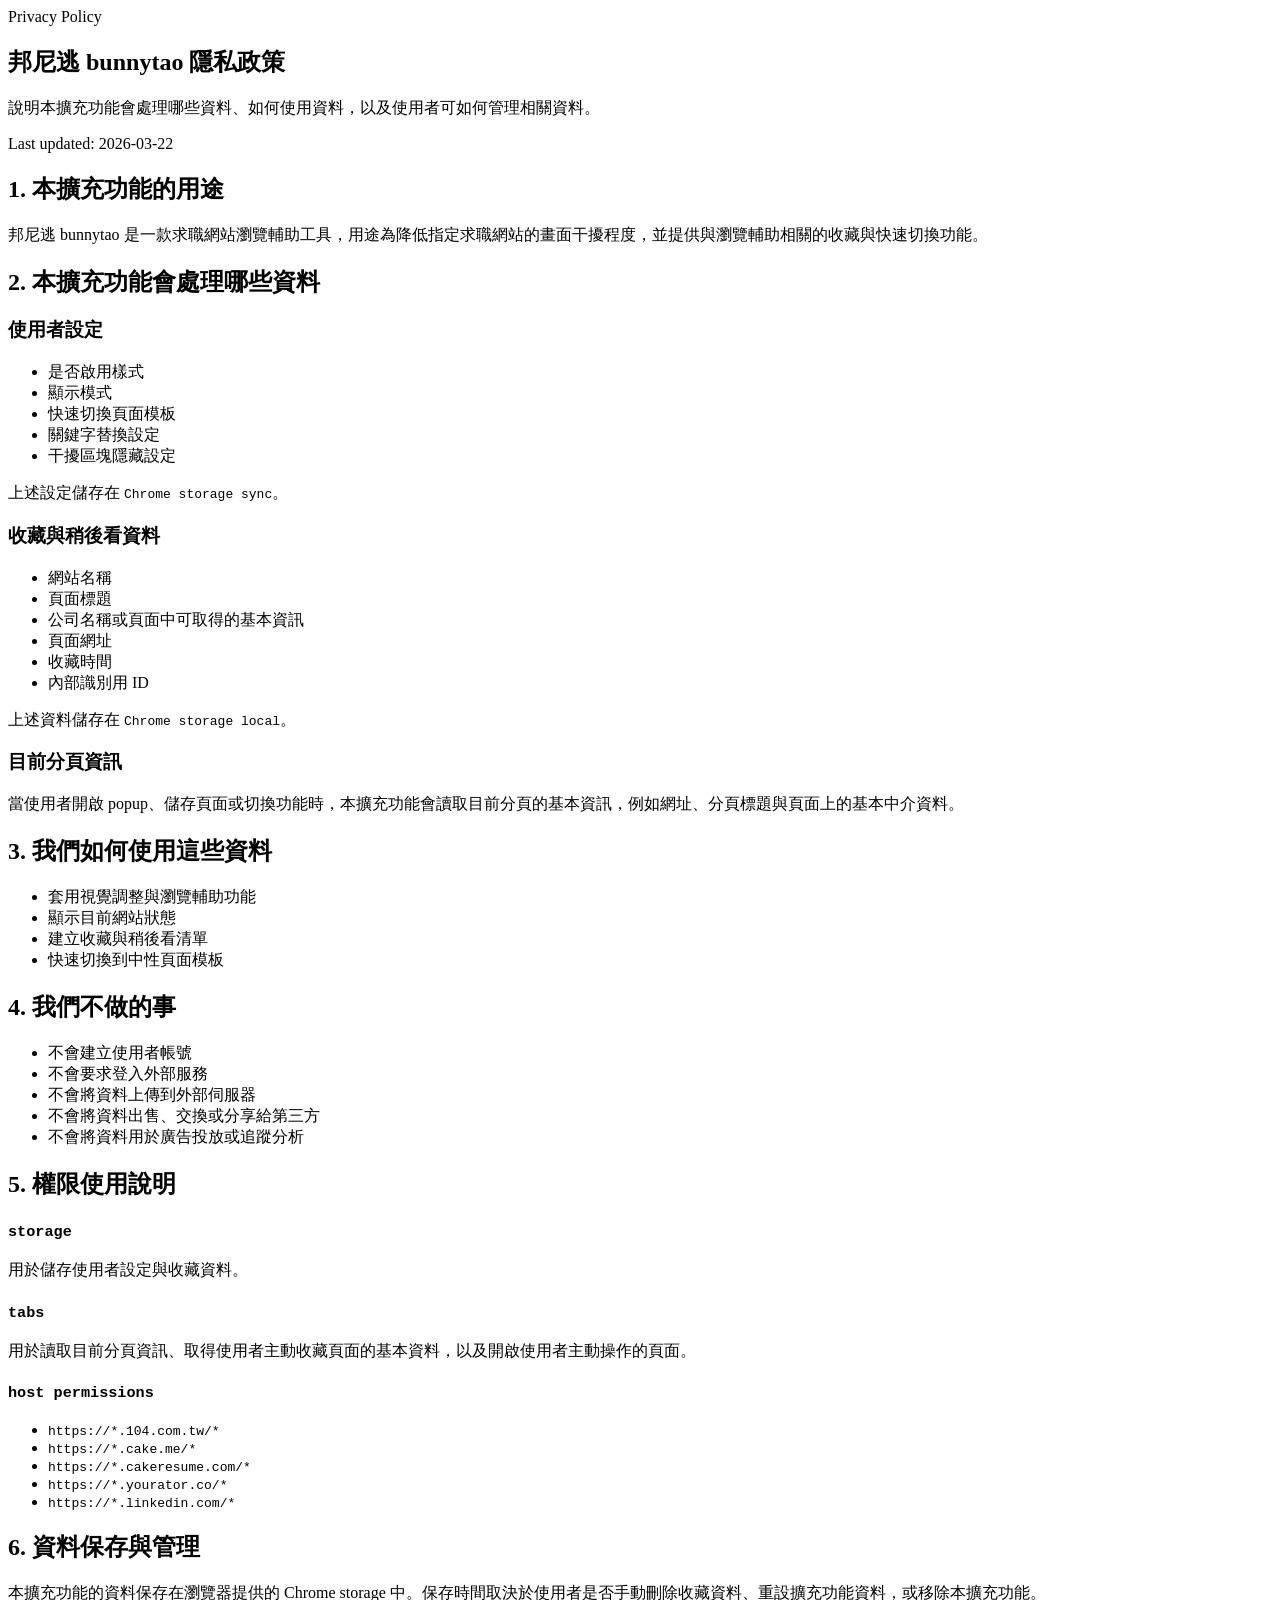
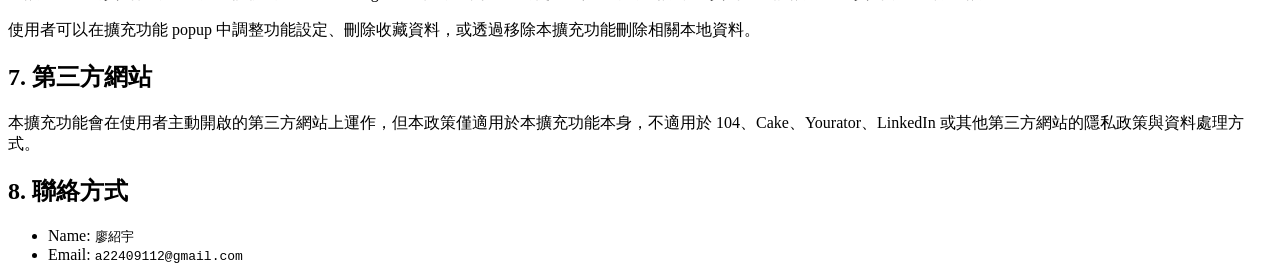
==== docs/privacy.html @ 0a91d4cd "Create privacy.html" ====
<!doctype html>
<html lang="zh-Hant">
  <head>
    <meta charset="utf-8">
    <meta name="viewport" content="width=device-width, initial-scale=1">
    <title>邦尼逃 bunnytao Privacy Policy</title>
    <link rel="stylesheet" href="./docs.css">
  </head>
  <body>
    <main class="wrap">
      <section class="hero">
        <span class="eyebrow">Privacy Policy</span>
        <h1>邦尼逃 bunnytao 隱私政策</h1>
        <p class="subtitle">說明本擴充功能會處理哪些資料、如何使用資料，以及使用者可如何管理相關資料。</p>
        <p class="meta">Last updated: 2026-03-22</p>
      </section>

      <section class="section">
        <h2>1. 本擴充功能的用途</h2>
        <p>邦尼逃 bunnytao 是一款求職網站瀏覽輔助工具，用途為降低指定求職網站的畫面干擾程度，並提供與瀏覽輔助相關的收藏與快速切換功能。</p>
      </section>

      <section class="section">
        <h2>2. 本擴充功能會處理哪些資料</h2>
        <h3>使用者設定</h3>
        <ul>
          <li>是否啟用樣式</li>
          <li>顯示模式</li>
          <li>快速切換頁面模板</li>
          <li>關鍵字替換設定</li>
          <li>干擾區塊隱藏設定</li>
        </ul>
        <p>上述設定儲存在 <code>Chrome storage sync</code>。</p>

        <h3>收藏與稍後看資料</h3>
        <ul>
          <li>網站名稱</li>
          <li>頁面標題</li>
          <li>公司名稱或頁面中可取得的基本資訊</li>
          <li>頁面網址</li>
          <li>收藏時間</li>
          <li>內部識別用 ID</li>
        </ul>
        <p>上述資料儲存在 <code>Chrome storage local</code>。</p>

        <h3>目前分頁資訊</h3>
        <p>當使用者開啟 popup、儲存頁面或切換功能時，本擴充功能會讀取目前分頁的基本資訊，例如網址、分頁標題與頁面上的基本中介資料。</p>
      </section>

      <section class="section">
        <h2>3. 我們如何使用這些資料</h2>
        <ul>
          <li>套用視覺調整與瀏覽輔助功能</li>
          <li>顯示目前網站狀態</li>
          <li>建立收藏與稍後看清單</li>
          <li>快速切換到中性頁面模板</li>
        </ul>
      </section>

      <section class="section">
        <h2>4. 我們不做的事</h2>
        <ul>
          <li>不會建立使用者帳號</li>
          <li>不會要求登入外部服務</li>
          <li>不會將資料上傳到外部伺服器</li>
          <li>不會將資料出售、交換或分享給第三方</li>
          <li>不會將資料用於廣告投放或追蹤分析</li>
        </ul>
      </section>

      <section class="section">
        <h2>5. 權限使用說明</h2>
        <h3><code>storage</code></h3>
        <p>用於儲存使用者設定與收藏資料。</p>

        <h3><code>tabs</code></h3>
        <p>用於讀取目前分頁資訊、取得使用者主動收藏頁面的基本資料，以及開啟使用者主動操作的頁面。</p>

        <h3><code>host permissions</code></h3>
        <ul>
          <li><code>https://*.104.com.tw/*</code></li>
          <li><code>https://*.cake.me/*</code></li>
          <li><code>https://*.cakeresume.com/*</code></li>
          <li><code>https://*.yourator.co/*</code></li>
          <li><code>https://*.linkedin.com/*</code></li>
        </ul>
      </section>

      <section class="section">
        <h2>6. 資料保存與管理</h2>
        <p>本擴充功能的資料保存在瀏覽器提供的 Chrome storage 中。保存時間取決於使用者是否手動刪除收藏資料、重設擴充功能資料，或移除本擴充功能。</p>
        <p>使用者可以在擴充功能 popup 中調整功能設定、刪除收藏資料，或透過移除本擴充功能刪除相關本地資料。</p>
      </section>

      <section class="section">
        <h2>7. 第三方網站</h2>
        <p>本擴充功能會在使用者主動開啟的第三方網站上運作，但本政策僅適用於本擴充功能本身，不適用於 104、Cake、Yourator、LinkedIn 或其他第三方網站的隱私政策與資料處理方式。</p>
      </section>

      <section class="section">
        <h2>8. 聯絡方式</h2>
        <ul>
          <li>Name: <code>廖紹宇</code></li>
          <li>Email: <code>a22409112@gmail.com</code></li>
        </ul>
      </section>
    </main>
  </body>
</html>
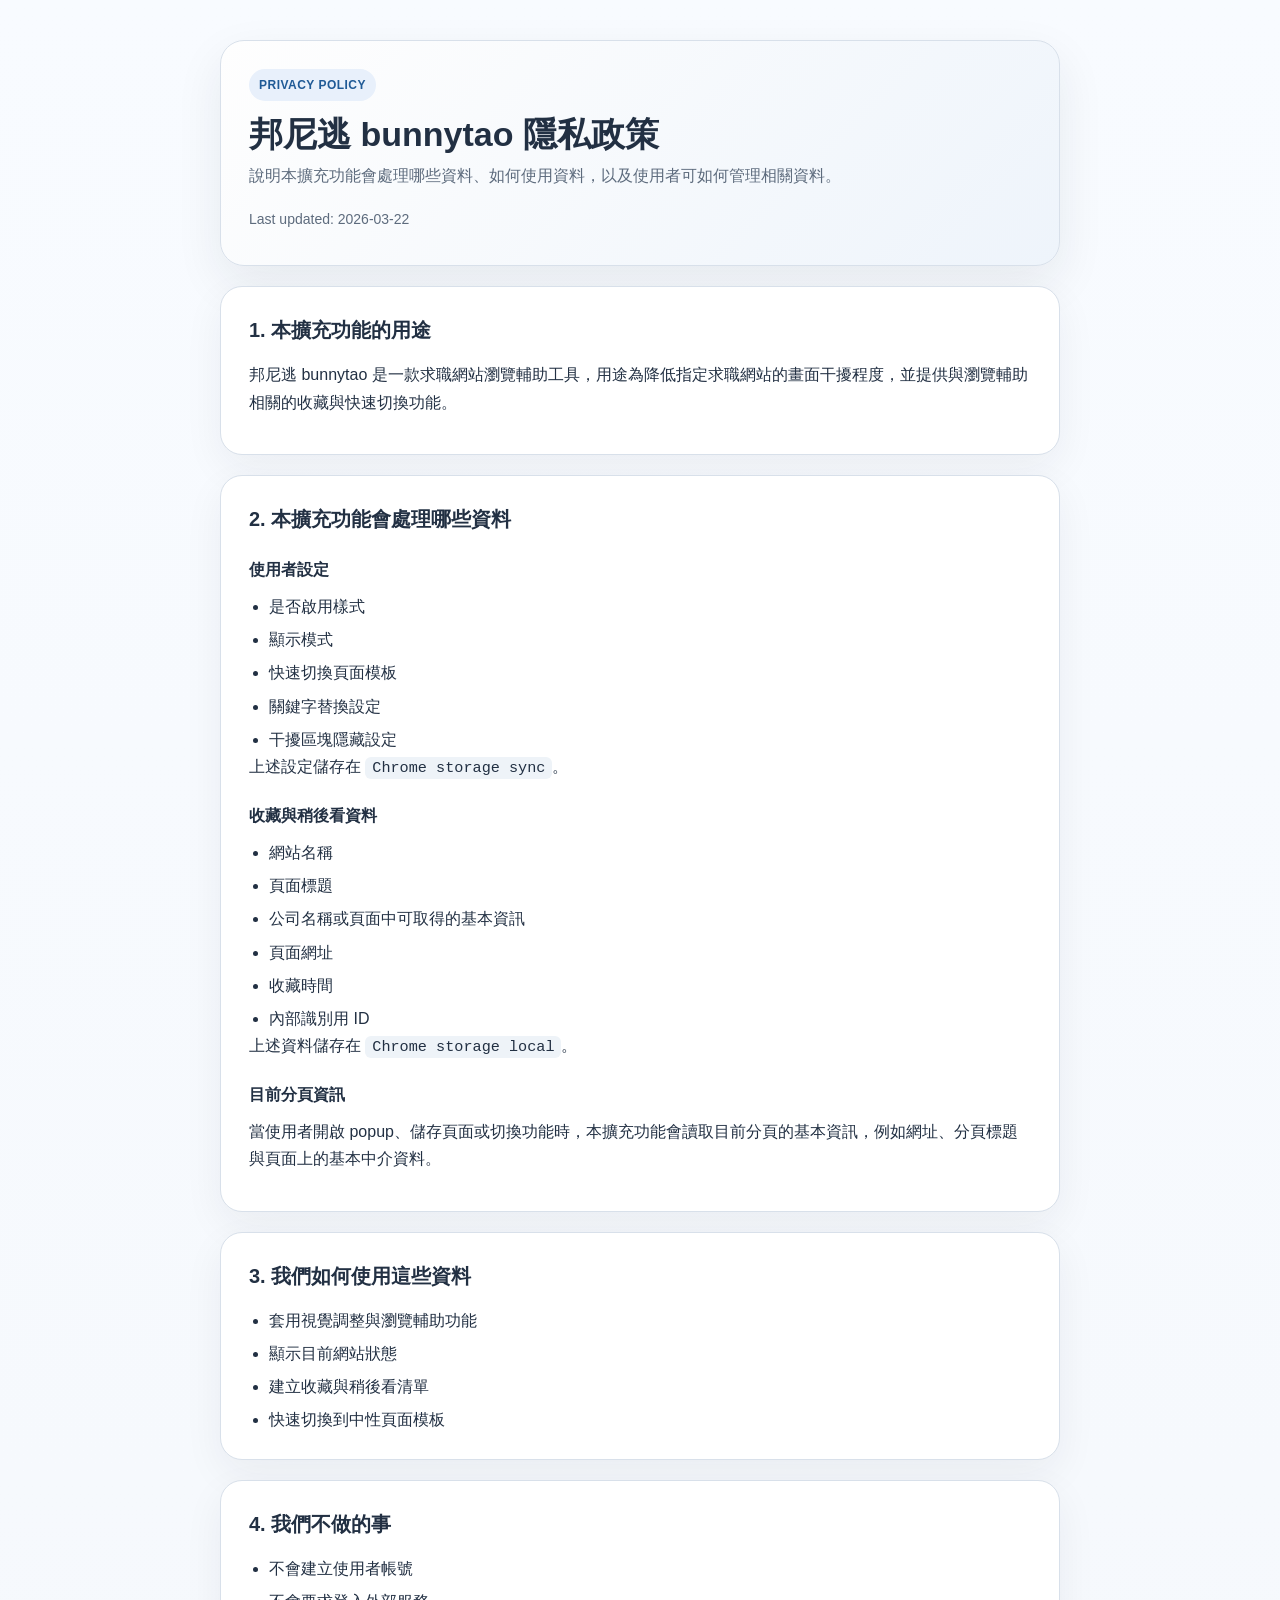
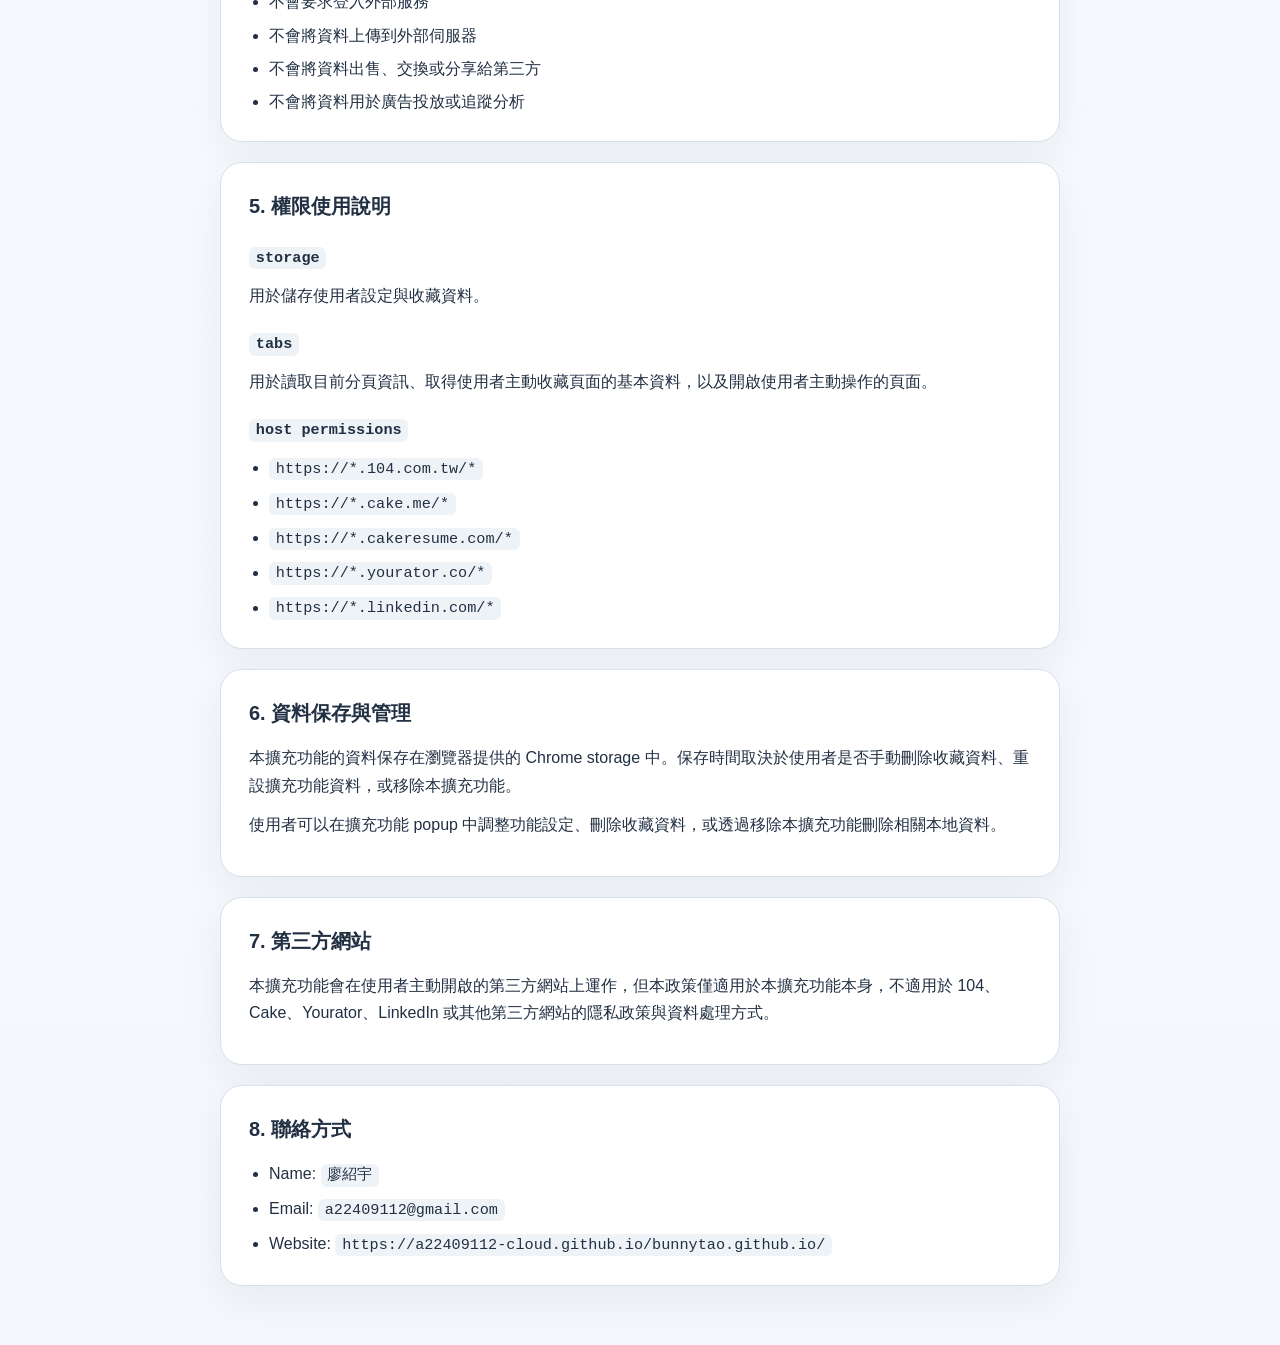
==== commit 6520f366: "Update privacy.html" ====
--- a/docs/privacy.html
+++ b/docs/privacy.html
@@ -103,6 +103,7 @@
         <ul>
           <li>Name: <code>廖紹宇</code></li>
           <li>Email: <code>a22409112@gmail.com</code></li>
+          <li>Website: <code>https://a22409112-cloud.github.io/bunnytao.github.io/</code></li>
         </ul>
       </section>
     </main>
--- a/docs/docs.css
+++ b/docs/docs.css
@@ -0,0 +1,213 @@
+:root {
+  color-scheme: light;
+  --bg: #f4f7fb;
+  --panel: #ffffff;
+  --text: #223043;
+  --muted: #5d6b7d;
+  --line: #d8e0ea;
+  --accent: #1f5a96;
+}
+
+* {
+  box-sizing: border-box;
+}
+
+body {
+  margin: 0;
+  font-family: -apple-system, BlinkMacSystemFont, "Segoe UI", sans-serif;
+  background: linear-gradient(180deg, #f8fbff 0%, var(--bg) 100%);
+  color: var(--text);
+  line-height: 1.7;
+}
+
+.wrap {
+  max-width: 880px;
+  margin: 0 auto;
+  padding: 40px 20px 72px;
+}
+
+.hero {
+  background: linear-gradient(135deg, #fefefe 0%, #eef4fb 100%);
+  border: 1px solid var(--line);
+  border-radius: 24px;
+  padding: 28px 28px 22px;
+  box-shadow: 0 18px 48px rgba(27, 39, 54, 0.08);
+}
+
+.eyebrow {
+  display: inline-block;
+  padding: 6px 10px;
+  border-radius: 999px;
+  background: #e8f0fb;
+  color: var(--accent);
+  font-size: 12px;
+  font-weight: 700;
+  letter-spacing: 0.04em;
+  text-transform: uppercase;
+}
+
+h1 {
+  margin: 14px 0 8px;
+  font-size: 34px;
+  line-height: 1.15;
+}
+
+.subtitle {
+  margin: 0;
+  color: var(--muted);
+  font-size: 16px;
+}
+
+.hero-copy {
+  margin-top: 16px;
+  max-width: 720px;
+  color: var(--text);
+}
+
+.meta {
+  margin-top: 18px;
+  color: var(--muted);
+  font-size: 14px;
+}
+
+.section {
+  margin-top: 20px;
+  padding: 26px 28px;
+  background: var(--panel);
+  border: 1px solid var(--line);
+  border-radius: 22px;
+  box-shadow: 0 14px 40px rgba(27, 39, 54, 0.06);
+}
+
+h2 {
+  margin: 0 0 14px;
+  font-size: 20px;
+}
+
+h3 {
+  margin: 20px 0 10px;
+  font-size: 16px;
+}
+
+p {
+  margin: 0 0 12px;
+}
+
+ul {
+  margin: 0;
+  padding-left: 20px;
+}
+
+li + li {
+  margin-top: 6px;
+}
+
+code {
+  padding: 0.15em 0.45em;
+  border-radius: 6px;
+  background: #eef3f8;
+  font-family: ui-monospace, SFMono-Regular, Menlo, monospace;
+  font-size: 0.95em;
+}
+
+.note {
+  margin-top: 20px;
+  padding: 14px 16px;
+  border-left: 4px solid var(--accent);
+  border-radius: 12px;
+  background: #eff5fc;
+  color: var(--muted);
+}
+
+.footer {
+  margin-top: 18px;
+  color: var(--muted);
+  font-size: 14px;
+}
+
+.links {
+  display: flex;
+  flex-wrap: wrap;
+  gap: 12px;
+  margin-top: 18px;
+}
+
+.feature-grid {
+  display: grid;
+  grid-template-columns: repeat(2, minmax(0, 1fr));
+  gap: 14px;
+}
+
+.feature-card {
+  padding: 18px 18px 16px;
+  border: 1px solid var(--line);
+  border-radius: 16px;
+  background: linear-gradient(180deg, #ffffff 0%, #f8fbff 100%);
+}
+
+.feature-card h3 {
+  margin-top: 0;
+}
+
+.feature-card p {
+  margin-bottom: 0;
+  color: var(--muted);
+}
+
+.site-grid {
+  display: flex;
+  flex-wrap: wrap;
+  gap: 10px;
+}
+
+.site-pill {
+  padding: 10px 14px;
+  border-radius: 999px;
+  border: 1px solid var(--line);
+  background: #f7faff;
+  color: var(--text);
+  font-weight: 600;
+}
+
+.link-card {
+  display: inline-flex;
+  align-items: center;
+  justify-content: center;
+  min-width: 180px;
+  padding: 14px 18px;
+  border-radius: 14px;
+  border: 1px solid var(--line);
+  background: #fff;
+  color: var(--accent);
+  text-decoration: none;
+  font-weight: 600;
+  box-shadow: 0 10px 24px rgba(27, 39, 54, 0.05);
+}
+
+a {
+  color: var(--accent);
+}
+
+@media (max-width: 640px) {
+  .wrap {
+    padding: 24px 14px 48px;
+  }
+
+  .hero,
+  .section {
+    padding: 20px 18px;
+    border-radius: 18px;
+  }
+
+  h1 {
+    font-size: 28px;
+  }
+
+  .link-card {
+    width: 100%;
+  }
+
+  .feature-grid {
+    grid-template-columns: 1fr;
+  }
+}
